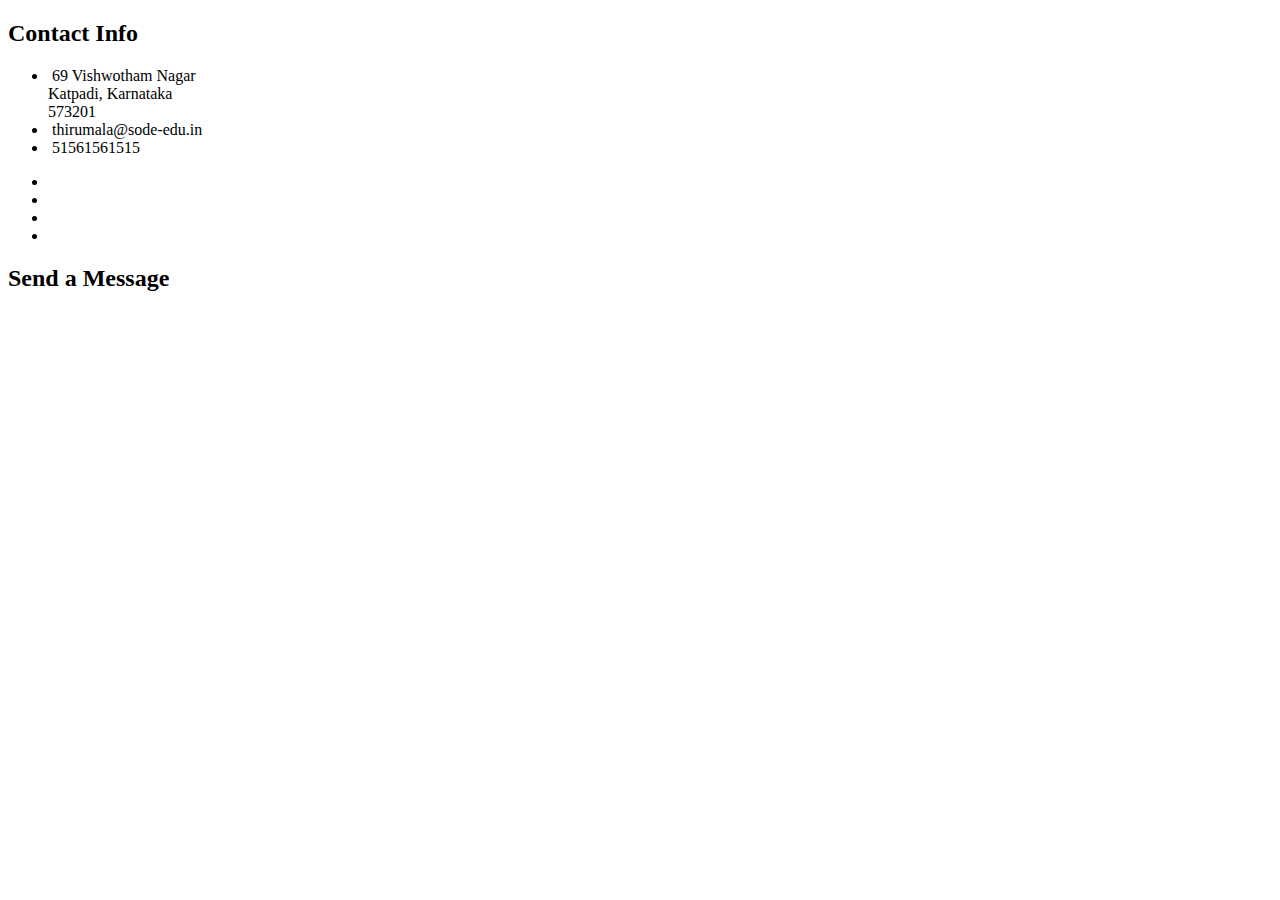
==== contact.html @ 6cdcee5e "added icons" ====
<!DOCTYPE html>
<html lang="en">

<head>
  <meta charset="UTF-8">
  <meta http-equiv="X-UA-Compatible" content="IE=edge">
  <meta name="viewport" content="width=device-width, initial-scale=1.0">
  <title>Contact Us</title>
</head>

<body>
  <div class="container">
    <div class="info">
      <div>
        <h2>Contact Info</h2>
        <ul class="cinfo">
          <li>
            <span><img src="images/pin.png" alt=""></span>
            <span>69 Vishwotham Nagar<br>
              Katpadi, Karnataka<br>
              573201
            </span>
          </li>
          <li>
            <span><img src="images/mail.png" alt=""></span>
            <span>thirumala@sode-edu.in</span>
          </li>
          <li>
            <span><img src="images/phone-call.png" alt=""></span>
            <span>51561561515</span>
          </li>
        </ul>
        <ul class="sci">
          <li><a href="#"><i class="fab fa-facebook-f"></i></a></li>
          <li><a href="#"><i class="fab fa-twitter"></i></a></li>
          <li><a href="https://www.instagram.com/codetroopers_smvitm/?hl=en"><i class="fab fa-instagram"></i></li>
          <li><a href="#"><i class="fab fa-youtube"></i></a></li>
        </ul>
      </div>
    </div>
    <div class="form">
      <h2>Send a Message</h2>
    </div>
  </div>
</body>

</html>
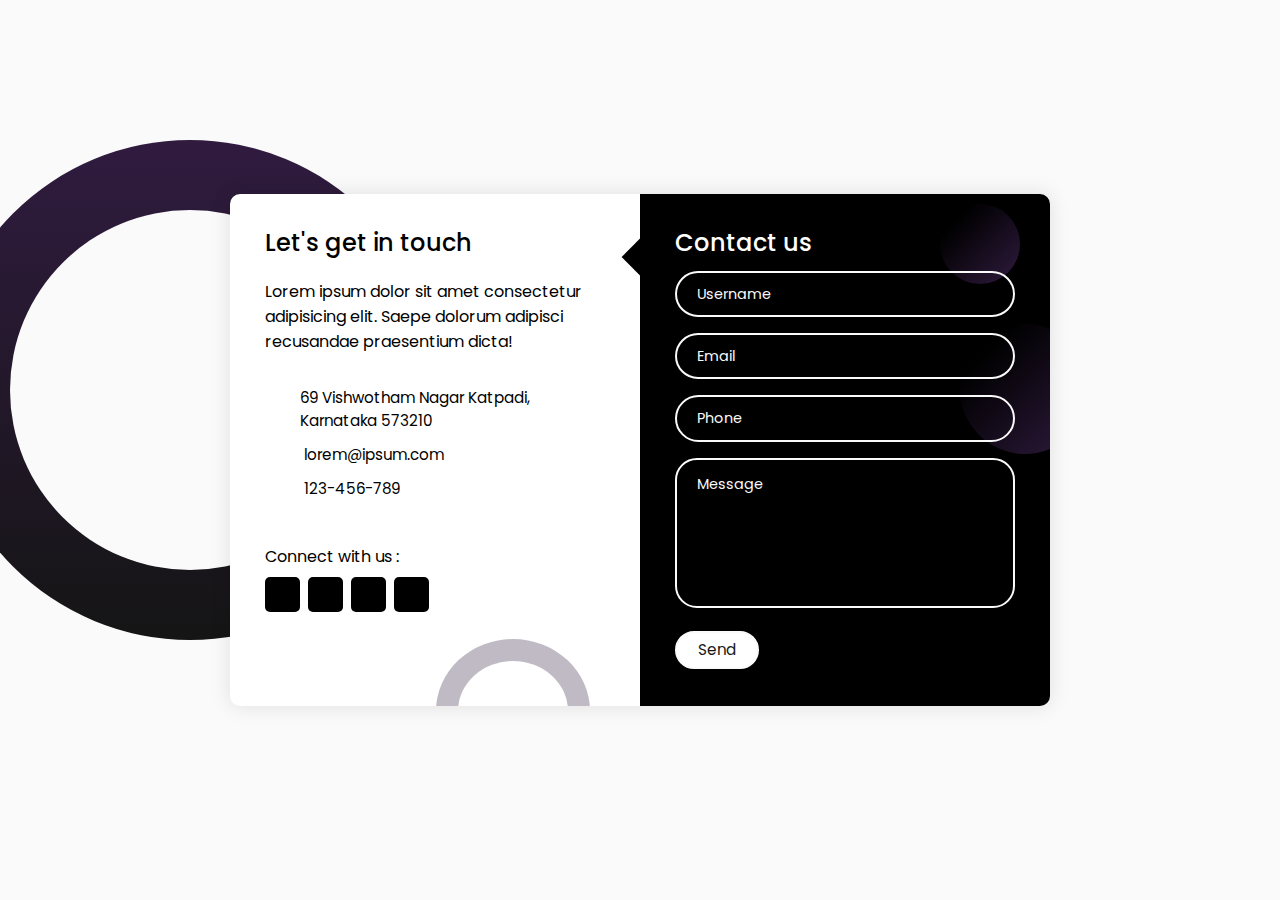
==== commit 672e348a: "Update contact.html" ====
--- a/contact.html
+++ b/contact.html
@@ -2,46 +2,92 @@
 <html lang="en">
 
 <head>
-  <meta charset="UTF-8">
-  <meta http-equiv="X-UA-Compatible" content="IE=edge">
-  <meta name="viewport" content="width=device-width, initial-scale=1.0">
-  <title>Contact Us</title>
+  <meta charset="UTF-8" />
+  <meta name="viewport" content="width=device-width, initial-scale=1.0" />
+  <title>Contact Form</title>
+  <link rel="stylesheet" href="/css/contact.css" />
+  <script src="https://kit.fontawesome.com/64d58efce2.js" crossorigin="anonymous"></script>
 </head>
 
 <body>
   <div class="container">
-    <div class="info">
-      <div>
-        <h2>Contact Info</h2>
-        <ul class="cinfo">
-          <li>
-            <span><img src="images/pin.png" alt=""></span>
-            <span>69 Vishwotham Nagar<br>
-              Katpadi, Karnataka<br>
-              573201
-            </span>
-          </li>
-          <li>
-            <span><img src="images/mail.png" alt=""></span>
-            <span>thirumala@sode-edu.in</span>
-          </li>
-          <li>
-            <span><img src="images/phone-call.png" alt=""></span>
-            <span>51561561515</span>
-          </li>
-        </ul>
-        <ul class="sci">
-          <li><a href="#"><i class="fab fa-facebook-f"></i></a></li>
-          <li><a href="#"><i class="fab fa-twitter"></i></a></li>
-          <li><a href="https://www.instagram.com/codetroopers_smvitm/?hl=en"><i class="fab fa-instagram"></i></li>
-          <li><a href="#"><i class="fab fa-youtube"></i></a></li>
-        </ul>
+    <span class="big-circle"></span>
+    <img src="" class="square" alt="" />
+    <div class="form">
+      <div class="contact-info">
+        <h3 class="title">Let's get in touch</h3>
+        <p class="text">
+          Lorem ipsum dolor sit amet consectetur adipisicing elit. Saepe
+          dolorum adipisci recusandae praesentium dicta!
+        </p>
+
+        <div class="info">
+          <div class="information">
+            <img src="images/pin.png" class="icon" alt="" />
+            <p>69 Vishwotham Nagar Katpadi, Karnataka 573210</p>
+          </div>
+          <div class="information">
+            <img src="images/mail.png" class="icon" alt="" />
+            <p>lorem@ipsum.com</p>
+          </div>
+          <div class="information">
+            <img src="images/phone-call.png" class="icon" alt="" />
+            <p>123-456-789</p>
+          </div>
+        </div>
+
+        <div class="social-media">
+          <p>Connect with us :</p>
+          <div class="social-icons">
+            <a href="#">
+              <i class="fab fa-facebook-f"></i>
+            </a>
+            <a href="#">
+              <i class="fab fa-twitter"></i>
+            </a>
+            <a href="#">
+              <i class="fab fa-instagram"></i>
+            </a>
+            <a href="#">
+              <i class="fab fa-linkedin-in"></i>
+            </a>
+          </div>
+        </div>
+      </div>
+
+      <div class="contact-form">
+        <span class="circle one"></span>
+        <span class="circle two"></span>
+
+        <form action="contact.html" autocomplete="off">
+          <h3 class="title">Contact us</h3>
+          <div class="input-container">
+            <input type="text" name="name" class="input" />
+            <label for="">Username</label>
+            <span>Username</span>
+          </div>
+          <div class="input-container">
+            <input type="email" name="email" class="input" />
+            <label for="">Email</label>
+            <span>Email</span>
+          </div>
+          <div class="input-container">
+            <input type="tel" name="phone" class="input" />
+            <label for="">Phone</label>
+            <span>Phone</span>
+          </div>
+          <div class="input-container textarea">
+            <textarea name="message" class="input"></textarea>
+            <label for="">Message</label>
+            <span>Message</span>
+          </div>
+          <input type="submit" value="Send" class="btn" />
+        </form>
       </div>
     </div>
-    <div class="form">
-      <h2>Send a Message</h2>
-    </div>
   </div>
+
+  <script src="app.js"></script>
 </body>
 
 </html>--- a/css/contact.css
+++ b/css/contact.css
@@ -0,0 +1,384 @@
+@import url("https://fonts.googleapis.com/css2?family=Poppins:wght@100;200;300;400;500;600;700;800&display=swap");
+
+* {
+  margin: 0;
+  padding: 0;
+  box-sizing: border-box;
+}
+
+body,
+input,
+textarea {
+  font-family: "Poppins", sans-serif;
+}
+
+.container {
+  position: relative;
+  width: 100%;
+  min-height: 100vh;
+  padding: 2rem;
+  background-color: #fafafa;
+  overflow: hidden;
+  display: flex;
+  align-items: center;
+  justify-content: center;
+}
+
+.form {
+  width: 100%;
+  max-width: 820px;
+  background-color: #fff;
+  border-radius: 10px;
+  box-shadow: 0 0 20px 1px rgba(0, 0, 0, 0.1);
+  z-index: 1000;
+  overflow: hidden;
+  display: grid;
+  grid-template-columns: repeat(2, 1fr);
+}
+
+.contact-form {
+  background-color: black;
+  position: relative;
+}
+
+.circle {
+  border-radius: 50%;
+  background: linear-gradient(135deg, transparent 20%, #301b3f);
+  position: absolute;
+}
+
+.circle.one {
+  width: 130px;
+  height: 130px;
+  top: 130px;
+  right: -40px;
+}
+
+.circle.two {
+  width: 80px;
+  height: 80px;
+  top: 10px;
+  right: 30px;
+}
+
+.contact-form:before {
+  content: "";
+  position: absolute;
+  width: 26px;
+  height: 26px;
+  background-color: black;
+  transform: rotate(45deg);
+  top: 50px;
+  left: -13px;
+}
+
+form {
+  padding: 2.3rem 2.2rem;
+  z-index: 10;
+  overflow: hidden;
+  position: relative;
+}
+
+.title {
+  color: #fff;
+  font-weight: 500;
+  font-size: 1.5rem;
+  line-height: 1;
+  margin-bottom: 0.7rem;
+}
+
+.input-container {
+  position: relative;
+  margin: 1rem 0;
+}
+
+.input {
+  width: 100%;
+  outline: none;
+  border: 2px solid #fafafa;
+  background: none;
+  padding: 0.6rem 1.2rem;
+  color: #fff;
+  font-weight: 500;
+  font-size: 0.95rem;
+  letter-spacing: 0.5px;
+  border-radius: 25px;
+  transition: 0.3s;
+}
+
+textarea.input {
+  padding: 0.8rem 1.2rem;
+  min-height: 150px;
+  border-radius: 22px;
+  resize: none;
+  overflow-y: auto;
+}
+
+.input-container label {
+  position: absolute;
+  top: 50%;
+  left: 15px;
+  transform: translateY(-50%);
+  padding: 0 0.4rem;
+  color: #fafafa;
+  font-size: 0.9rem;
+  font-weight: 400;
+  pointer-events: none;
+  z-index: 1000;
+  transition: 0.3s;
+}
+
+.input-container.textarea label {
+  top: 1rem;
+  transform: translateY(0);
+}
+
+.btn {
+  padding: 0.6rem 1.3rem;
+  background-color: #fff;
+  border: 2px solid #fafafa;
+  font-size: 0.95rem;
+  color: #151515;
+  line-height: 1;
+  border-radius: 25px;
+  outline: none;
+  cursor: pointer;
+  transition: 0.3s;
+  margin: 0;
+}
+
+.btn:hover {
+  background-color: transparent;
+  color: #fff;
+}
+
+.input-container span {
+  position: absolute;
+  top: 0;
+  left: 25px;
+  transform: translateY(-50%);
+  font-size: 0.8rem;
+  padding: 0 0.4rem;
+  color: transparent;
+  pointer-events: none;
+  z-index: 500;
+}
+
+.input-container span:before,
+.input-container span:after {
+  content: "";
+  position: absolute;
+  width: 10%;
+  opacity: 0;
+  transition: 0.3s;
+  height: 5px;
+  background-color: black;
+  top: 50%;
+  transform: translateY(-50%);
+}
+
+.input-container span:before {
+  left: 50%;
+}
+
+.input-container span:after {
+  right: 50%;
+}
+
+.input-container.focus label {
+  top: 0;
+  transform: translateY(-50%);
+  left: 25px;
+  font-size: 0.8rem;
+}
+
+.input-container.focus span:before,
+.input-container.focus span:after {
+  width: 50%;
+  opacity: 1;
+}
+
+.contact-info {
+  padding: 2.3rem 2.2rem;
+  position: relative;
+}
+
+.contact-info .title {
+  color: black;
+}
+
+.text {
+  color: black;
+  margin: 1.5rem 0 2rem 0;
+}
+
+.information {
+  display: flex;
+  color: black;
+  margin: 0.7rem 0;
+  align-items: center;
+  font-size: 0.95rem;
+}
+
+.icon {
+  width: 28px;
+  margin-right: 0.7rem;
+}
+
+.social-media {
+  padding: 2rem 0 0 0;
+}
+
+.social-media p {
+  color: black;
+}
+
+.social-icons {
+  display: flex;
+  margin-top: 0.5rem;
+}
+
+.social-icons a {
+  width: 35px;
+  height: 35px;
+  border-radius: 5px;
+  background: linear-gradient(45deg, black, black);
+  color: #fff;
+  text-align: center;
+  line-height: 35px;
+  margin-right: 0.5rem;
+  transition: 0.3s;
+}
+
+.social-icons a:hover {
+  transform: scale(1.35);
+}
+
+.contact-info:before {
+  content: "";
+  position: absolute;
+  width: 110px;
+  height: 100px;
+  border: 22px solid #301b3f;
+  border-radius: 50%;
+  bottom: -77px;
+  right: 50px;
+  opacity: 0.3;
+}
+
+.big-circle {
+  position: absolute;
+  width: 500px;
+  height: 500px;
+  border-radius: 50%;
+  background: linear-gradient(to bottom, #301b3f, #151515);
+  bottom: 50%;
+  right: 50%;
+  transform: translate(-40%, 38%);
+}
+
+.big-circle:after {
+  content: "";
+  position: absolute;
+  width: 360px;
+  height: 360px;
+  background-color: #fafafa;
+  border-radius: 50%;
+  top: calc(50% - 180px);
+  left: calc(50% - 180px);
+}
+
+.square {
+  position: absolute;
+  height: 400px;
+  top: 50%;
+  left: 50%;
+  transform: translate(181%, 11%);
+  opacity: 0.2;
+}
+
+@media (max-width: 850px) {
+  .form {
+    grid-template-columns: 1fr;
+  }
+
+  .contact-info:before {
+    bottom: initial;
+    top: -75px;
+    right: 65px;
+    transform: scale(0.95);
+  }
+
+  .contact-form:before {
+    top: -13px;
+    left: initial;
+    right: 70px;
+  }
+
+  .square {
+    transform: translate(140%, 43%);
+    height: 350px;
+  }
+
+  .big-circle {
+    bottom: 75%;
+    transform: scale(0.9) translate(-40%, 30%);
+    right: 50%;
+  }
+
+  .text {
+    margin: 1rem 0 1.5rem 0;
+  }
+
+  .social-media {
+    padding: 1.5rem 0 0 0;
+  }
+}
+
+@media (max-width: 480px) {
+  .container {
+    padding: 1.5rem;
+  }
+
+  .contact-info:before {
+    display: none;
+  }
+
+  .square,
+  .big-circle {
+    display: none;
+  }
+
+  form,
+  .contact-info {
+    padding: 1.7rem 1.6rem;
+  }
+
+  .text,
+  .information,
+  .social-media p {
+    font-size: 0.8rem;
+  }
+
+  .title {
+    font-size: 1.15rem;
+  }
+
+  .social-icons a {
+    width: 30px;
+    height: 30px;
+    line-height: 30px;
+  }
+
+  .icon {
+    width: 23px;
+  }
+
+  .input {
+    padding: 0.45rem 1.2rem;
+  }
+
+  .btn {
+    padding: 0.45rem 1.2rem;
+  }
+}
